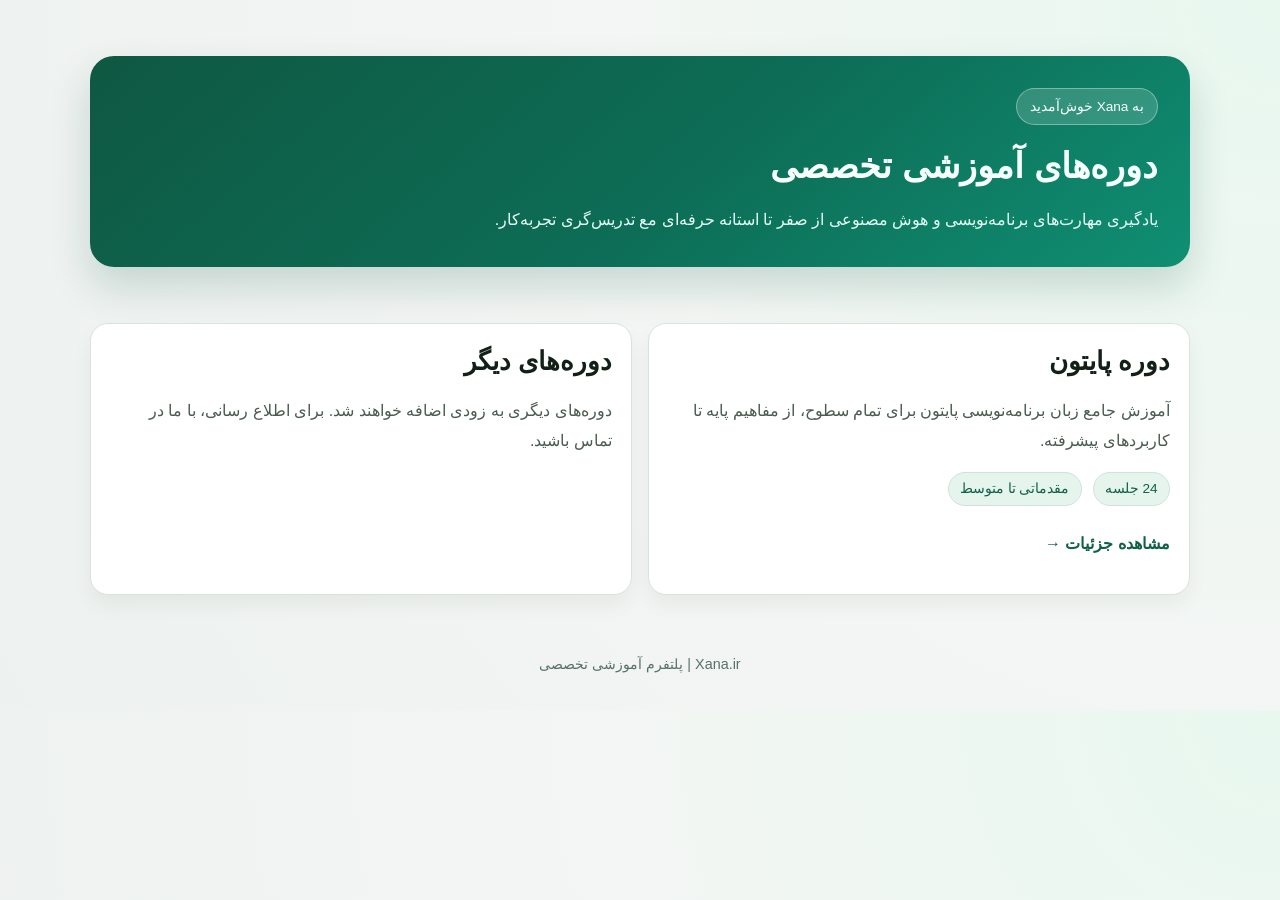
==== index.html @ c868d4a7 "defining new structure" ====
<!DOCTYPE html>
<html lang="fa" dir="rtl">
<head>
  <meta charset="UTF-8" />
  <meta name="viewport" content="width=device-width, initial-scale=1.0" />
  <title>خوش‌آمدید | Xana.ir</title>
  <link rel="stylesheet" href="css/style.css" />
</head>
<body>
  <main class="container">
    <section class="hero">
      <div class="hero-card">
        <span class="badge">به Xana خوش‌آمدید</span>
        <h1>دوره‌های آموزشی تخصصی</h1>
        <p>
          یادگیری مهارت‌های برنامه‌نویسی و هوش مصنوعی از صفر تا استانه حرفه‌ای مع تدریس‌گری تجربه‌کار.
        </p>
      </div>
    </section>

    <section class="grid">
      <article class="card span-6">
        <h2>دوره پایتون</h2>
        <p class="muted">
          آموزش جامع زبان برنامه‌نویسی پایتون برای تمام سطوح، از مفاهیم پایه تا کاربردهای پیشرفته.
        </p>
        <div>
          <span class="pill">24 جلسه</span>
          <span class="pill">مقدماتی تا متوسط</span>
        </div>
        <p style="margin-top: 1rem;">
          <a href="pages/class_python.html" style="color: var(--brand); text-decoration: none; font-weight: 600;">مشاهده جزئیات →</a>
        </p>
      </article>

      <article class="card span-6">
        <h2>دوره‌های دیگر</h2>
        <p class="muted">
          دوره‌های دیگری به زودی اضافه خواهند شد. برای اطلاع رسانی، با ما در تماس باشید.
        </p>
      </article>
    </section>

    <footer>
      Xana.ir | پلتفرم آموزشی تخصصی
    </footer>
  </main>
  <script src="js/main.js"></script>
</body>
</html>
---- css/style.css ----
/* ========================================
   Color Variables & Theme Configuration
   ======================================== */
:root {
  --bg: #f3f6f4;
  --panel: #ffffff;
  --ink: #132018;
  --muted: #4a5b50;
  --brand: #116149;
  --brand-2: #0b7a61;
  --line: #d8e3dc;
  --accent: #e6f4ee;
}

/* ========================================
   Global & Base Styles
   ======================================== */
* {
  box-sizing: border-box;
}

body {
  margin: 0;
  font-family: "Vazirmatn", Tahoma, sans-serif;
  background: radial-gradient(circle at top right, #e8f8ef 0%, var(--bg) 45%, #edf1ef 100%);
  color: var(--ink);
  line-height: 1.9;
}

/* ========================================
   Layout Components
   ======================================== */
.container {
  width: min(1100px, 92%);
  margin: 0 auto;
}

.grid {
  display: grid;
  grid-template-columns: repeat(12, 1fr);
  gap: 1rem;
  margin: 1.5rem 0 2.5rem;
}

.span-8 {
  grid-column: span 8;
}

.span-4 {
  grid-column: span 4;
}

.span-6 {
  grid-column: span 6;
}

/* ========================================
   Hero Section
   ======================================== */
.hero {
  padding: 3.5rem 0 2rem;
}

.hero-card {
  background: linear-gradient(140deg, #0f5842, #0d6d56 55%, #0f8f73);
  color: #f7fffc;
  border-radius: 24px;
  padding: 2rem;
  box-shadow: 0 20px 40px rgba(11, 77, 60, 0.18);
}

.badge {
  display: inline-block;
  background: rgba(255, 255, 255, 0.16);
  border: 1px solid rgba(255, 255, 255, 0.35);
  padding: 0.3rem 0.8rem;
  border-radius: 999px;
  font-size: 0.85rem;
  margin-bottom: 1rem;
}

.hero p {
  margin: 0;
  color: #e6fff6;
}

/* ========================================
   Typography
   ======================================== */
h1,
h2 {
  margin: 0 0 0.9rem;
  line-height: 1.4;
}

h1 {
  font-size: clamp(1.5rem, 2vw + 1rem, 2.2rem);
}

h2 {
  font-size: clamp(1.2rem, 1.2vw + 0.9rem, 1.6rem);
}

/* ========================================
   Cards & Content Blocks
   ======================================== */
.card {
  background: var(--panel);
  border: 1px solid var(--line);
  border-radius: 18px;
  padding: 1.2rem;
  box-shadow: 0 10px 20px rgba(19, 32, 24, 0.05);
}

.muted {
  color: var(--muted);
}

/* ========================================
   Lists
   ======================================== */
ul {
  margin: 0;
  padding-right: 1.2rem;
}

/* ========================================
   Tags & Pills
   ======================================== */
.pill {
  display: inline-block;
  background: var(--accent);
  color: var(--brand);
  border: 1px solid #cbe5db;
  border-radius: 999px;
  padding: 0.2rem 0.7rem;
  font-size: 0.85rem;
  margin-left: 0.4rem;
  margin-bottom: 0.4rem;
}

/* ========================================
   Teacher / User Profile
   ======================================== */
.teacher {
  display: flex;
  align-items: center;
  gap: 0.9rem;
}

.avatar {
  width: 64px;
  height: 64px;
  border-radius: 50%;
  background: linear-gradient(160deg, #b8dfd1, #80bba6);
  display: grid;
  place-items: center;
  color: #083728;
  font-weight: 700;
  font-size: 1.1rem;
  flex: 0 0 64px;
}

/* ========================================
   Contact Box
   ======================================== */
.contact-box {
  background: #0f1d16;
  color: #effff7;
  border-radius: 18px;
  padding: 1.2rem;
}

.contact-box a {
  color: #7df2cd;
  text-decoration: none;
}

.contact-box a:hover {
  text-decoration: underline;
}

/* ========================================
   Footer
   ======================================== */
footer {
  text-align: center;
  color: #597066;
  padding: 1rem 0 2rem;
  font-size: 0.9rem;
}

/* ========================================
   Responsive Design
   ======================================== */
@media (max-width: 850px) {
  .span-8,
  .span-6,
  .span-4 {
    grid-column: span 12;
  }

  .hero-card {
    padding: 1.4rem;
  }
}

/* ========================================
   Tablet & Small Screens
   ======================================== */
@media (max-width: 600px) {
  .container {
    width: 95%;
  }

  .grid {
    gap: 0.8rem;
  }

  h1 {
    font-size: 1.5rem;
  }

  h2 {
    font-size: 1.1rem;
  }
}
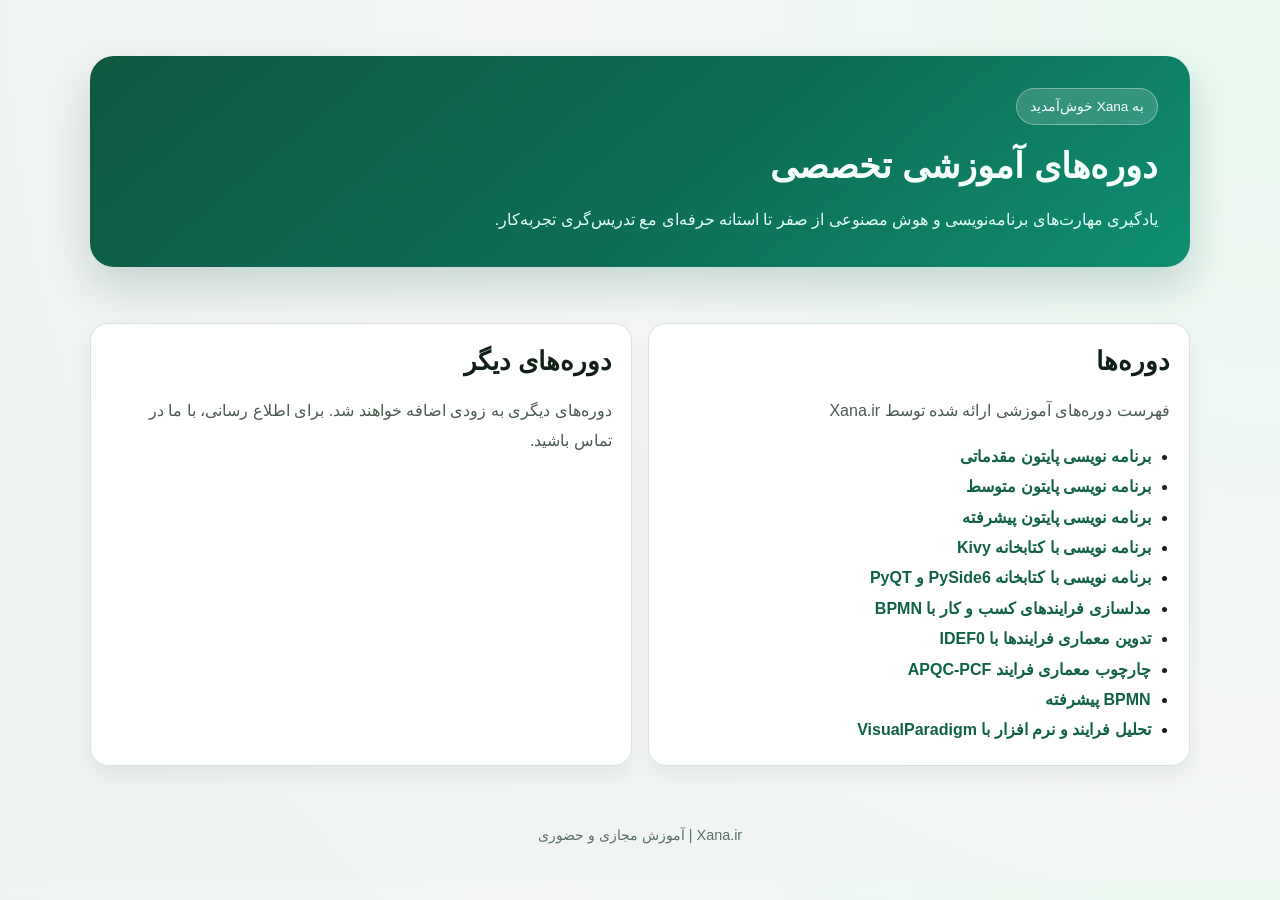
==== commit 00592242: "adding some classes" ====
--- a/index.html
+++ b/index.html
@@ -20,17 +20,20 @@
 
     <section class="grid">
       <article class="card span-6">
-        <h2>دوره پایتون</h2>
-        <p class="muted">
-          آموزش جامع زبان برنامه‌نویسی پایتون برای تمام سطوح، از مفاهیم پایه تا کاربردهای پیشرفته.
-        </p>
-        <div>
-          <span class="pill">24 جلسه</span>
-          <span class="pill">مقدماتی تا متوسط</span>
-        </div>
-        <p style="margin-top: 1rem;">
-          <a href="pages/class_python.html" style="color: var(--brand); text-decoration: none; font-weight: 600;">مشاهده جزئیات →</a>
-        </p>
+        <h2>دوره‌ها</h2>
+        <p class="muted">فهرست دوره‌های آموزشی ارائه شده توسط Xana.ir</p>
+        <ul>
+          <li><a href="pages/python-basic.html" class="link-brand">برنامه نویسی پایتون مقدماتی</a></li>
+          <li><a href="pages/python-intermediate.html" class="link-brand">برنامه نویسی پایتون متوسط</a></li>
+          <li><a href="pages/python-advanced.html" class="link-brand">برنامه نویسی پایتون پیشرفته</a></li>
+          <li><a href="pages/python-kivy.html" class="link-brand">برنامه نویسی با کتابخانه Kivy</a></li>
+          <li><a href="pages/pyside-pyqt.html" class="link-brand">برنامه نویسی با کتابخانه PySide6 و PyQT</a></li>
+          <li><a href="pages/bpmn-modeling.html" class="link-brand">مدلسازی فرایندهای کسب و کار با BPMN</a></li>
+          <li><a href="pages/idef0-architecture.html" class="link-brand">تدوین معماری فرایندها با IDEF0</a></li>
+          <li><a href="pages/apqc-pcf.html" class="link-brand">چارچوب معماری فرایند APQC-PCF</a></li>
+          <li><a href="pages/bpmn-advanced.html" class="link-brand">BPMN پیشرفته</a></li>
+          <li><a href="pages/visualparadigm-analysis.html" class="link-brand">تحلیل فرایند و نرم افزار با VisualParadigm</a></li>
+        </ul>
       </article>
 
       <article class="card span-6">
@@ -42,7 +45,7 @@
     </section>
 
     <footer>
-      Xana.ir | پلتفرم آموزشی تخصصی
+      Xana.ir | آموزش مجازی و حضوری
     </footer>
   </main>
   <script src="js/main.js"></script>
--- a/css/style.css
+++ b/css/style.css
@@ -225,3 +225,15 @@
     font-size: 1.1rem;
   }
 }
+
+/* ========================================
+   Utility classes (for extracted inline styles)
+   ======================================== */
+.mt-1 { margin-top: 1rem; }
+.mt-1-5 { margin-top: 1.5rem; }
+.mt-08 { margin-top: 0.8rem; }
+.mb-08 { margin-bottom: 0.8rem; }
+.no-margin { margin: 0; }
+.fs-09 { font-size: 0.9rem; }
+.link-brand { color: var(--brand); text-decoration: none; font-weight: 600; }
+.muted-contrast { color: #c5ddd3; }
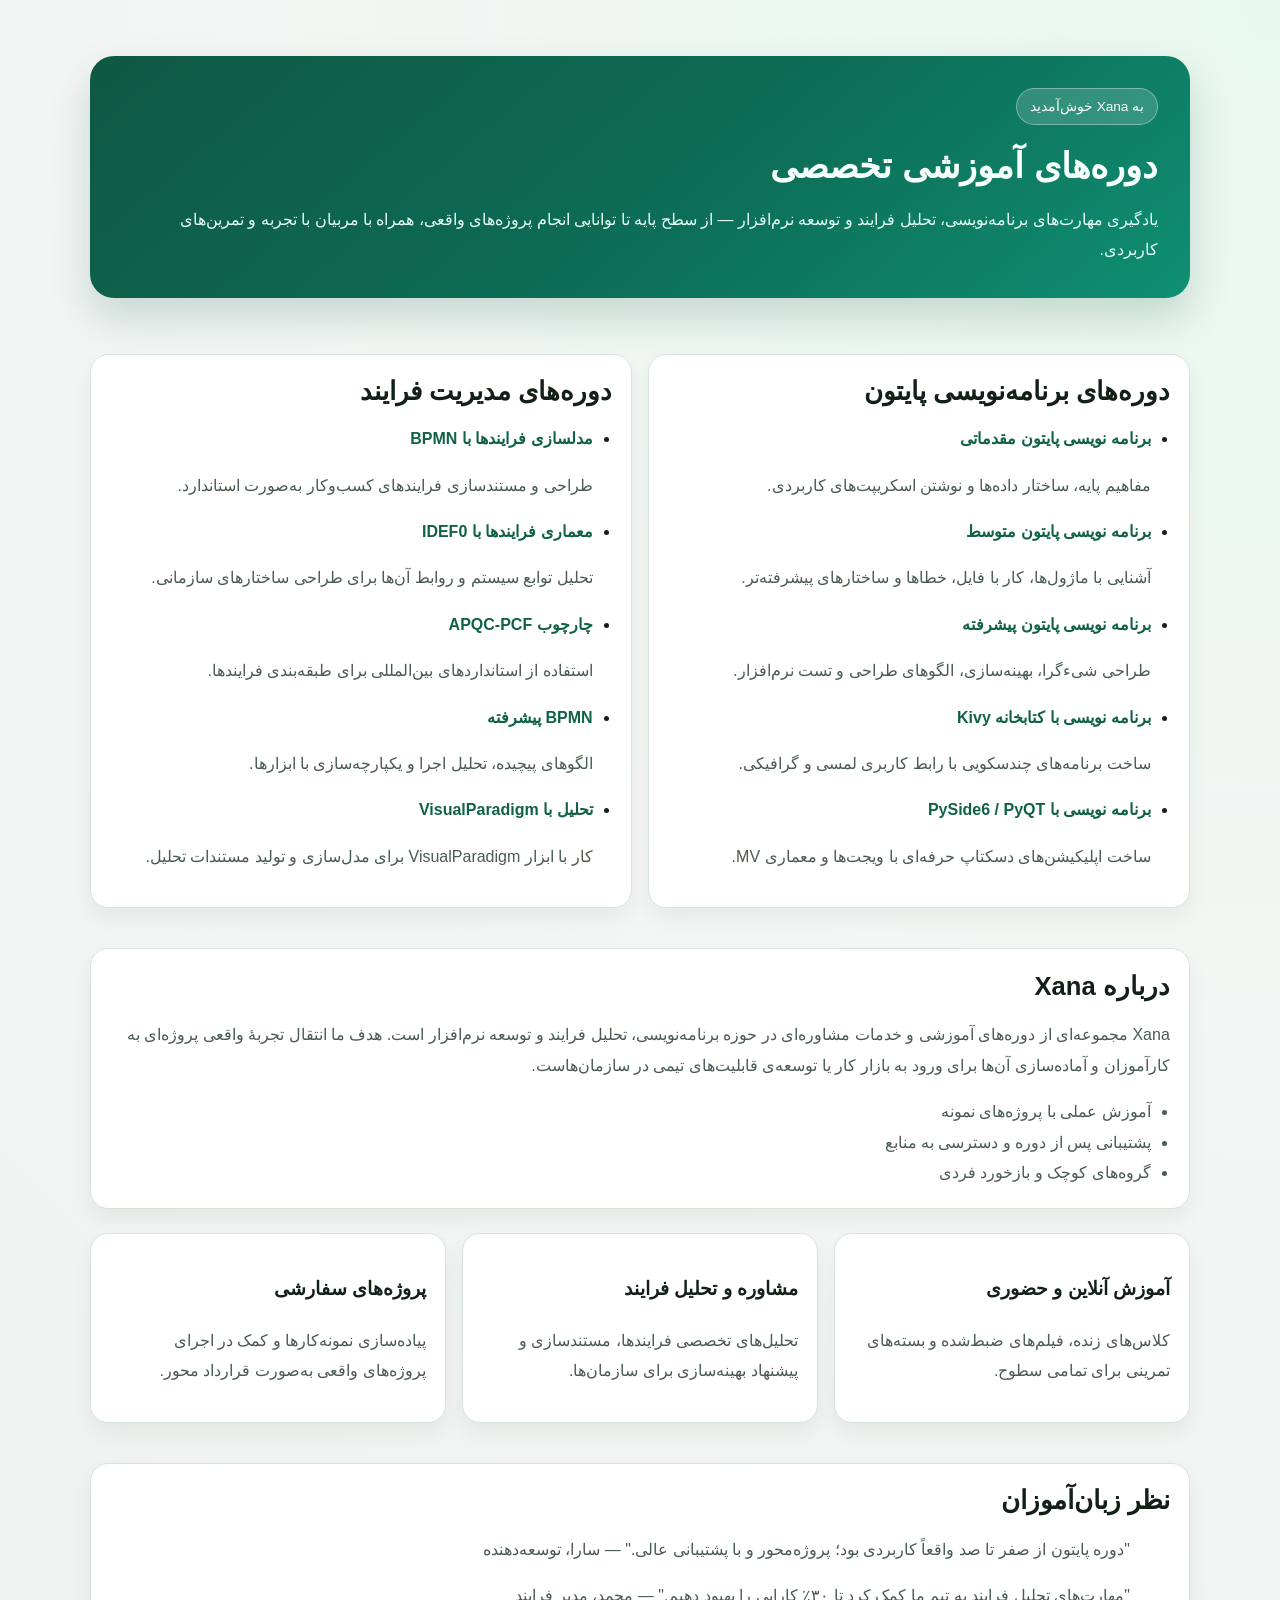
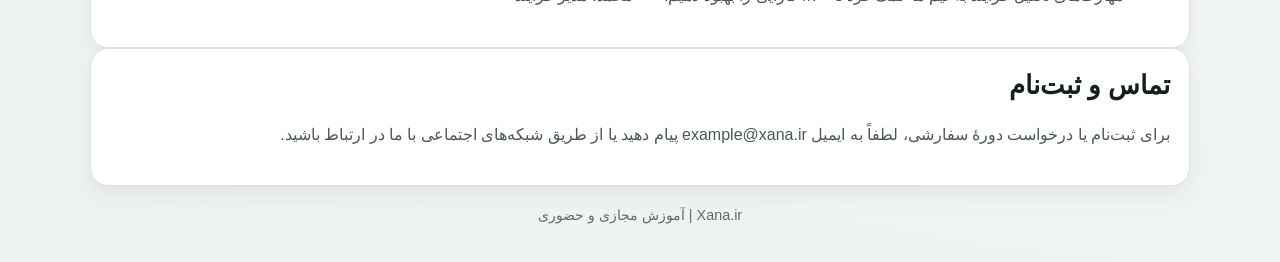
==== commit 35a6c25c: "some improvement in homepage" ====
--- a/index.html
+++ b/index.html
@@ -13,35 +13,102 @@
         <span class="badge">به Xana خوش‌آمدید</span>
         <h1>دوره‌های آموزشی تخصصی</h1>
         <p>
-          یادگیری مهارت‌های برنامه‌نویسی و هوش مصنوعی از صفر تا استانه حرفه‌ای مع تدریس‌گری تجربه‌کار.
+          یادگیری مهارت‌های برنامه‌نویسی، تحلیل فرایند و توسعه نرم‌افزار — از سطح پایه تا توانایی انجام
+          پروژه‌های واقعی، همراه با مربیان با تجربه و تمرین‌های کاربردی.
         </p>
       </div>
     </section>
 
-    <section class="grid">
+    <section class="grid two-columns">
       <article class="card span-6">
-        <h2>دوره‌ها</h2>
-        <p class="muted">فهرست دوره‌های آموزشی ارائه شده توسط Xana.ir</p>
-        <ul>
-          <li><a href="pages/python-basic.html" class="link-brand">برنامه نویسی پایتون مقدماتی</a></li>
-          <li><a href="pages/python-intermediate.html" class="link-brand">برنامه نویسی پایتون متوسط</a></li>
-          <li><a href="pages/python-advanced.html" class="link-brand">برنامه نویسی پایتون پیشرفته</a></li>
-          <li><a href="pages/python-kivy.html" class="link-brand">برنامه نویسی با کتابخانه Kivy</a></li>
-          <li><a href="pages/pyside-pyqt.html" class="link-brand">برنامه نویسی با کتابخانه PySide6 و PyQT</a></li>
-          <li><a href="pages/bpmn-modeling.html" class="link-brand">مدلسازی فرایندهای کسب و کار با BPMN</a></li>
-          <li><a href="pages/idef0-architecture.html" class="link-brand">تدوین معماری فرایندها با IDEF0</a></li>
-          <li><a href="pages/apqc-pcf.html" class="link-brand">چارچوب معماری فرایند APQC-PCF</a></li>
-          <li><a href="pages/bpmn-advanced.html" class="link-brand">BPMN پیشرفته</a></li>
-          <li><a href="pages/visualparadigm-analysis.html" class="link-brand">تحلیل فرایند و نرم افزار با VisualParadigm</a></li>
+        <h2>دوره‌های برنامه‌نویسی پایتون</h2>
+        <ul class="courses">
+          <li>
+            <a href="pages/python-basic.html" class="link-brand">برنامه نویسی پایتون مقدماتی</a>
+            <p class="course-desc muted">مفاهیم پایه، ساختار داده‌ها و نوشتن اسکریپت‌های کاربردی.</p>
+          </li>
+          <li>
+            <a href="pages/python-intermediate.html" class="link-brand">برنامه نویسی پایتون متوسط</a>
+            <p class="course-desc muted">آشنایی با ماژول‌ها، کار با فایل، خطاها و ساختارهای پیشرفته‌تر.</p>
+          </li>
+          <li>
+            <a href="pages/python-advanced.html" class="link-brand">برنامه نویسی پایتون پیشرفته</a>
+            <p class="course-desc muted">طراحی شیءگرا، بهینه‌سازی، الگوهای طراحی و تست نرم‌افزار.</p>
+          </li>
+          <li>
+            <a href="pages/python-kivy.html" class="link-brand">برنامه نویسی با کتابخانه Kivy</a>
+            <p class="course-desc muted">ساخت برنامه‌های چندسکویی با رابط کاربری لمسی و گرافیکی.</p>
+          </li>
+          <li>
+            <a href="pages/pyside-pyqt.html" class="link-brand">برنامه نویسی با PySide6 / PyQT</a>
+            <p class="course-desc muted">ساخت اپلیکیشن‌های دسکتاپ حرفه‌ای با ویجت‌ها و معماری MV.</p>
+          </li>
         </ul>
       </article>
 
       <article class="card span-6">
-        <h2>دوره‌های دیگر</h2>
-        <p class="muted">
-          دوره‌های دیگری به زودی اضافه خواهند شد. برای اطلاع رسانی، با ما در تماس باشید.
-        </p>
+        <h2>دوره‌های مدیریت فرایند</h2>
+        <ul class="courses">
+          <li>
+            <a href="pages/bpmn-modeling.html" class="link-brand">مدلسازی فرایندها با BPMN</a>
+            <p class="course-desc muted">طراحی و مستندسازی فرایندهای کسب‌و‌کار به‌صورت استاندارد.</p>
+          </li>
+          <li>
+            <a href="pages/idef0-architecture.html" class="link-brand">معماری فرایندها با IDEF0</a>
+            <p class="course-desc muted">تحلیل توابع سیستم و روابط آن‌ها برای طراحی ساختارهای سازمانی.</p>
+          </li>
+          <li>
+            <a href="pages/apqc-pcf.html" class="link-brand">چارچوب APQC-PCF</a>
+            <p class="course-desc muted">استفاده از استانداردهای بین‌المللی برای طبقه‌بندی فرایندها.</p>
+          </li>
+          <li>
+            <a href="pages/bpmn-advanced.html" class="link-brand">BPMN پیشرفته</a>
+            <p class="course-desc muted">الگوهای پیچیده، تحلیل اجرا و یکپارچه‌سازی با ابزارها.</p>
+          </li>
+          <li>
+            <a href="pages/visualparadigm-analysis.html" class="link-brand">تحلیل با VisualParadigm</a>
+            <p class="course-desc muted">کار با ابزار VisualParadigm برای مدل‌سازی و تولید مستندات تحلیل.</p>
+          </li>
+        </ul>
       </article>
+
+      <!-- Removed 'دوره‌های دیگر' section as requested -->
+    </section>
+
+    <section class="about card">
+      <h2>درباره Xana</h2>
+      <p class="muted">Xana مجموعه‌ای از دوره‌های آموزشی و خدمات مشاوره‌ای در حوزه برنامه‌نویسی، تحلیل فرایند و توسعه نرم‌افزار است. هدف ما انتقال تجربهٔ واقعی پروژه‌ای به کارآموزان و آماده‌سازی آن‌ها برای ورود به بازار کار یا توسعه‌ی قابلیت‌های تیمی در سازمان‌هاست.</p>
+      <ul class="highlights">
+        <li class="muted">آموزش عملی با پروژه‌های نمونه</li>
+        <li class="muted">پشتیبانی پس از دوره و دسترسی به منابع</li>
+        <li class="muted">گروه‌های کوچک و بازخورد فردی</li>
+      </ul>
+    </section>
+
+    <section class="services grid">
+      <article class="card span-4">
+        <h3>آموزش آنلاین و حضوری</h3>
+        <p class="muted">کلاس‌های زنده، فیلم‌های ضبط‌شده و بسته‌های تمرینی برای تمامی سطوح.</p>
+      </article>
+      <article class="card span-4">
+        <h3>مشاوره و تحلیل فرایند</h3>
+        <p class="muted">تحلیل‌های تخصصی فرایندها، مستندسازی و پیشنهاد بهینه‌سازی برای سازمان‌ها.</p>
+      </article>
+      <article class="card span-4">
+        <h3>پروژه‌های سفارشی</h3>
+        <p class="muted">پیاده‌سازی نمونه‌کارها و کمک در اجرای پروژه‌های واقعی به‌صورت قرارداد محور.</p>
+      </article>
+    </section>
+
+    <section class="testimonials card">
+      <h2>نظر زبان‌آموزان</h2>
+      <blockquote class="muted">"دوره پایتون از صفر تا صد واقعاً کاربردی بود؛ پروژه‌محور و با پشتیبانی عالی." — سارا، توسعه‌دهنده</blockquote>
+      <blockquote class="muted">"مهارت‌های تحلیل فرایند به تیم ما کمک کرد تا ۳۰٪ کارایی را بهبود دهیم." — محمد، مدیر فرایند</blockquote>
+    </section>
+
+    <section class="contact card">
+      <h2>تماس و ثبت‌نام</h2>
+      <p class="muted">برای ثبت‌نام یا درخواست دورهٔ سفارشی، لطفاً به ایمیل example@xana.ir پیام دهید یا از طریق شبکه‌های اجتماعی با ما در ارتباط باشید.</p>
     </section>
 
     <footer>
